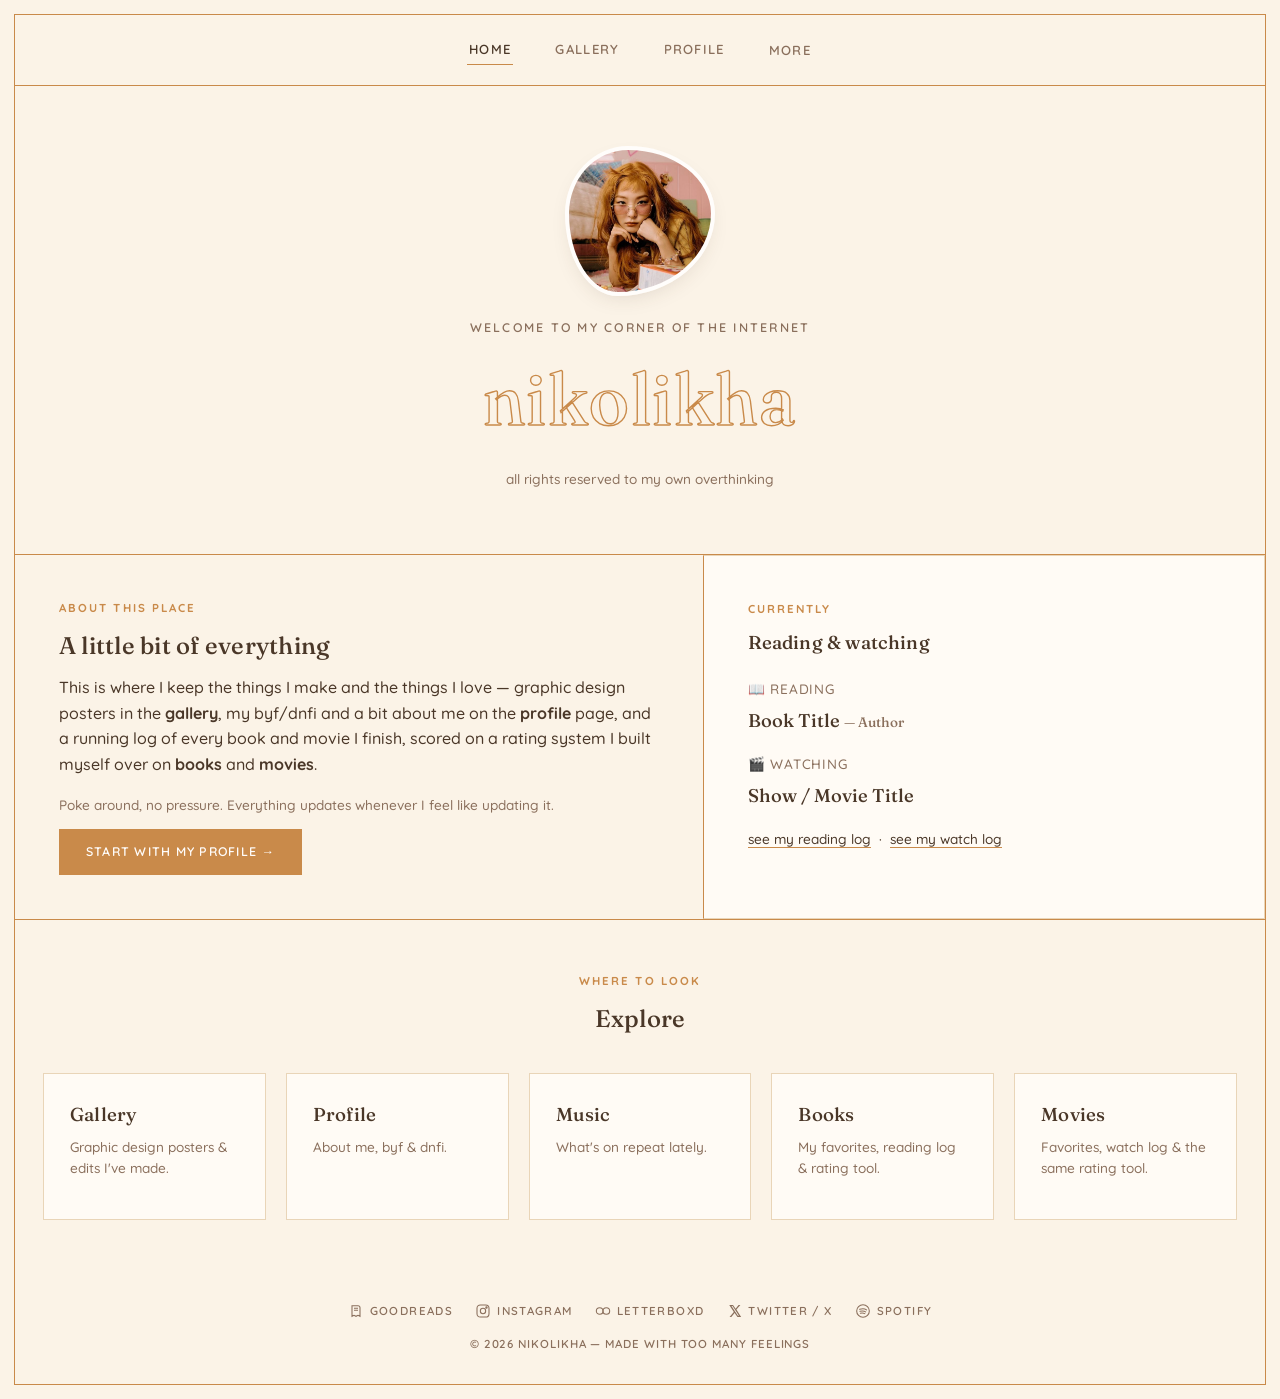
==== index.html @ bc6d1fa4 "Initial draft" ====
<!DOCTYPE html>
<html lang="en">
<head>
<meta charset="UTF-8">
<meta name="viewport" content="width=device-width, initial-scale=1.0">
<title>nikolikha</title>
<meta name="description" content="Personal archive & fan corner — gallery, profile, books, movies, and music.">
<link rel="stylesheet" href="css/style.css">
</head>
<body data-page="index.html">
<div class="site-frame">

  <div id="site-nav"></div>

  <header class="hero">
    <div class="avatar avatar-lg" role="img" aria-label="Profile picture"></div>
    <span class="hero-sub">welcome to my corner of the internet</span>
    <h1 class="hero-title">nikolikha</h1>
    <p class="muted small">all rights reserved to my own overthinking</p>
  </header>

  <section>
    <div class="grid-2">
      <div class="reveal">
        <span class="eyebrow">About this place</span>
        <h2>A little bit of everything</h2>
        <p>This is where I keep the things I make and the things I love — graphic design
        posters in the <a href="gallery.html"><strong>gallery</strong></a>, my byf/dnfi and
        a bit about me on the <a href="profile.html"><strong>profile</strong></a> page, and
        a running log of every book and movie I finish, scored on a rating system I built
        myself over on <a href="books.html"><strong>books</strong></a> and
        <a href="movies.html"><strong>movies</strong></a>.</p>
        <p class="muted small">Poke around, no pressure. Everything updates whenever I feel like updating it.</p>
        <a class="btn btn-primary" href="profile.html">Start with my profile →</a>
      </div>
      <div class="card">
        <span class="eyebrow">Currently</span>
        <h3>Reading &amp; watching</h3>
        <div style="display:flex;flex-direction:column;gap:16px;margin-top:18px;">
          <div>
            <span class="small muted" style="letter-spacing:.06em;text-transform:uppercase;">📖 Reading</span>
            <p style="margin:4px 0 0;font-family:var(--display);font-size:1.15rem;">Book Title <span class="muted small">— Author</span></p>
          </div>
          <div>
            <span class="small muted" style="letter-spacing:.06em;text-transform:uppercase;">🎬 Watching</span>
            <p style="margin:4px 0 0;font-family:var(--display);font-size:1.15rem;">Show / Movie Title</p>
          </div>
        </div>
        <p class="small" style="margin-top:18px;">
          <a href="books.html" style="border-bottom:1px solid var(--peach-deep);">see my reading log</a>
          &nbsp;·&nbsp;
          <a href="movies.html" style="border-bottom:1px solid var(--peach-deep);">see my watch log</a>
        </p>
      </div>
    </div>
  </section>

  <section class="section-pad">
    <span class="eyebrow center" style="display:block;text-align:center;">Where to look</span>
    <h2 class="center">Explore</h2>
    <div class="link-grid reveal" style="display:grid;grid-template-columns:repeat(auto-fit,minmax(200px,1fr));gap:20px;margin-top:34px;">
      <a class="card card-pad" href="gallery.html">
        <h3 style="margin-bottom:6px;">Gallery</h3>
        <p class="small muted mt-0">Graphic design posters &amp; edits I've made.</p>
      </a>
      <a class="card card-pad" href="profile.html">
        <h3 style="margin-bottom:6px;">Profile</h3>
        <p class="small muted mt-0">About me, byf &amp; dnfi.</p>
      </a>
      <a class="card card-pad" href="music.html">
        <h3 style="margin-bottom:6px;">Music</h3>
        <p class="small muted mt-0">What's on repeat lately.</p>
      </a>
      <a class="card card-pad" href="books.html">
        <h3 style="margin-bottom:6px;">Books</h3>
        <p class="small muted mt-0">My favorites, reading log &amp; rating tool.</p>
      </a>
      <a class="card card-pad" href="movies.html">
        <h3 style="margin-bottom:6px;">Movies</h3>
        <p class="small muted mt-0">Favorites, watch log &amp; the same rating tool.</p>
      </a>
    </div>
  </section>

  <div id="site-footer"></div>
</div>

<script src="js/config.js"></script>
<script src="js/site.js"></script>
</body>
</html>
---- css/style.css ----
/* ============================================================
   nikolikha — shared design system (v2)
   Palette anchored on the requested accent: #F2CA9C
   ============================================================ */

@import url('https://fonts.googleapis.com/css2?family=Fraunces:ital,opsz,wght@0,9..144,400;0,9..144,500;0,9..144,600;1,9..144,500&family=Quicksand:wght@400;500;600;700&display=swap');

:root{
  /* --- core palette --- */
  --peach:       #F2CA9C;   /* primary / accent — requested color */
  --peach-deep:  #C98A4A;   /* deepened peach, for contrast on light backgrounds */
  --blush:       #E7B7A6;   /* secondary accent, warm dusty rose */
  --sage:        #AFC1A0;   /* tertiary accent, muted complementary green */

  /* --- feedback --- */
  --error:       #B3453D;

  /* --- derived neutrals --- */
  --cream:       #FBF3E7;
  --cream-deep:  #F3E2C9;
  --card:        #FFFBF5;
  --ink:         #4A3728;
  --ink-soft:    #8A6F5C;
  --line:        #E9D5B8;
  --line-soft:   #F1E5D0;
  --white:       #FFFDFB;

  /* --- type --- */
  --display: 'Fraunces', serif;
  --sans: 'Quicksand', sans-serif;

  /* --- misc --- */
  --radius: 2px;
  --shadow: 0 8px 24px -12px rgba(74, 55, 40, 0.22);
  --maxw: 1040px;
}

*, *::before, *::after{ box-sizing: border-box; }

html{ scroll-behavior: smooth; }

body{
  margin:0;
  background: var(--cream);
  color: var(--ink);
  font-family: var(--sans);
  font-weight: 500;
  line-height: 1.6;
  -webkit-font-smoothing: antialiased;
}

img{ max-width:100%; display:block; }

a{ color: inherit; text-decoration:none; }

::selection{ background: var(--peach); color: var(--ink); }

h1,h2,h3,h4{
  font-family: var(--display);
  font-weight: 500;
  margin: 0 0 .4em;
  color: var(--ink);
  letter-spacing: .01em;
}

p{ margin: 0 0 1em; }

.wrap{
  max-width: var(--maxw);
  margin: 0 auto;
  padding: 0 28px;
}

a:focus-visible, button:focus-visible, input:focus-visible, select:focus-visible{
  outline: 2px solid var(--peach-deep);
  outline-offset: 3px;
}

@media (prefers-reduced-motion: reduce){
  *{ animation-duration: .001ms !important; animation-iteration-count: 1 !important; transition-duration: .001ms !important; scroll-behavior: auto !important; }
}

/* ============================================================
   SITE FRAME
   ============================================================ */
.site-frame{
  border: 1px solid var(--peach-deep);
  margin: 14px;
  min-height: calc(100vh - 28px);
  display:flex;
  flex-direction:column;
  background: var(--cream);
}

/* ============================================================
   NAV
   ============================================================ */
.site-nav{ border-bottom: 1px solid var(--peach-deep); }
.site-nav .wrap{
  display:flex;
  align-items:center;
  justify-content:center;
  gap: 40px;
  padding: 20px 28px;
  flex-wrap: wrap;
  position: relative;
}
.site-nav a{
  font-family: var(--sans);
  font-weight: 600;
  font-size: .82rem;
  letter-spacing: .1em;
  text-transform: uppercase;
  color: var(--ink-soft);
  padding: 4px 2px;
  border-bottom: 1px solid transparent;
  transition: color .2s ease, border-color .2s ease;
}
.site-nav a:hover, .site-nav a[aria-current="page"]{
  color: var(--ink);
  border-bottom-color: var(--peach-deep);
}
.site-nav .nav-more{ position: relative; }
.nav-more-panel{
  display:none;
  position:absolute;
  top: 100%;
  left: 50%;
  transform: translateX(-50%);
  background: var(--card);
  border: 1px solid var(--peach-deep);
  padding: 10px 0;
  min-width: 170px;
  box-shadow: var(--shadow);
  z-index: 20;
  margin-top: 14px;
}
.nav-more:hover .nav-more-panel,
.nav-more:focus-within .nav-more-panel{ display:block; }
.nav-more-panel a{
  display:block;
  padding: 8px 20px;
  border-bottom: none !important;
  text-align:center;
}
.nav-more-panel a:hover{ background: var(--cream-deep); }

/* ============================================================
   HERO
   ============================================================ */
.hero{
  text-align:center;
  padding: 60px 28px 50px;
  border-bottom: 1px solid var(--peach-deep);
  position: relative;
}
.hero-title{
  font-size: clamp(2.6rem, 7vw, 4.6rem);
  color: transparent;
  -webkit-text-stroke: 1.4px var(--peach-deep);
  letter-spacing: .02em;
  margin-bottom: .15em;
}
.hero-sub{
  font-family: var(--sans);
  font-weight: 600;
  font-size: .78rem;
  letter-spacing: .18em;
  text-transform: uppercase;
  color: var(--ink-soft);
}
.hero-flower{ width: 110px; margin: 20px auto 0; opacity:.9; }

/* ============================================================
   AVATAR — "not necessarily a circle" profile picture frame
   ============================================================ */
.avatar{
  width: 96px; height: 96px;
  border-radius: 42% 58% 65% 35% / 45% 45% 55% 55%;
  background-image: url('../assets/avatar.jpg'), linear-gradient(155deg, var(--peach), var(--blush));
  background-size: cover, cover;
  background-position: center, center;
  border: 3px solid var(--white);
  box-shadow: var(--shadow);
  flex-shrink: 0;
  margin: 0 auto 18px;
}
.avatar-lg{ width: 150px; height: 150px; border-width: 4px; }
.avatar-inline{ margin: 0; }

/* ============================================================
   SECTION / CARD PRIMITIVES
   ============================================================ */
section{ border-bottom: 1px solid var(--peach-deep); }
section:last-of-type{ border-bottom: none; }

.section-pad{ padding: 52px 28px; }

.eyebrow{
  font-family: var(--sans);
  font-weight: 700;
  font-size: .72rem;
  letter-spacing: .18em;
  text-transform: uppercase;
  color: var(--peach-deep);
  margin-bottom: 10px;
  display:block;
}

.grid-2{
  display:grid;
  grid-template-columns: 1.1fr .9fr;
  min-height: 340px;
}
@media (max-width: 780px){ .grid-2{ grid-template-columns: 1fr; } }
.grid-2 > div{ padding: 44px; }
.grid-2 > div + div{ border-left: 1px solid var(--peach-deep); }
@media (max-width: 780px){
  .grid-2 > div + div{ border-left:none; border-top: 1px solid var(--peach-deep); }
}

.panel-dark{ background: var(--peach); color: var(--ink); }
.panel-dark h2, .panel-dark h3{ color: var(--ink); }

.quote-box{
  border: 1px dashed var(--ink-soft);
  padding: 22px 24px;
  font-family: var(--display);
  font-style: italic;
  font-size: 1.02rem;
  line-height: 1.7;
}

/* swatch legend */
.swatches{ display:flex; flex-direction:column; gap: 22px; justify-content:center; height:100%; }
.swatch{ display:flex; align-items:center; gap:16px; }
.swatch-dot{ width: 44px; height:44px; border-radius:50%; flex-shrink:0; box-shadow: inset 0 0 0 1px rgba(0,0,0,.06); }
.swatch-code{ font-family: var(--sans); font-size:.78rem; letter-spacing:.05em; color: var(--ink-soft); }
.swatch-label{ font-size:.72rem; text-transform:uppercase; letter-spacing:.12em; color: var(--ink-soft); }

/* buttons */
.btn{
  display:inline-flex;
  align-items:center;
  gap:8px;
  font-family: var(--sans);
  font-weight: 600;
  font-size:.78rem;
  letter-spacing:.1em;
  text-transform:uppercase;
  padding: 12px 26px;
  border: 1px solid var(--ink);
  color: var(--ink);
  background: transparent;
  cursor:pointer;
  transition: all .2s ease;
}
.btn:hover{ background: var(--ink); color: var(--white); }
.btn-light{ border-color: var(--ink); color: var(--ink); }
.btn-light:hover{ background: var(--ink); color: var(--white); }
.btn-primary{ background: var(--peach-deep); border-color: var(--peach-deep); color: var(--white); }
.btn-primary:hover{ background: var(--ink); border-color: var(--ink); }

/* cards */
.card{ background: var(--card); border: 1px solid var(--line); }
.card-pad{ padding: 26px; }

/* tags/pills */
.tag{
  display:inline-block;
  font-size:.68rem;
  font-weight:600;
  letter-spacing:.08em;
  text-transform:uppercase;
  padding: 4px 10px;
  border: 1px solid var(--peach-deep);
  color: var(--ink-soft);
  margin: 0 6px 6px 0;
}

/* ============================================================
   FOOTER
   ============================================================ */
.site-footer{
  padding: 30px 28px;
  text-align:center;
  font-size:.72rem;
  font-weight:600;
  letter-spacing:.08em;
  text-transform:uppercase;
  color: var(--ink-soft);
}
.site-footer .socials{ display:flex; justify-content:center; gap: 22px; margin-bottom: 14px; }
.site-footer .socials a{ display:inline-flex; align-items:center; gap:6px; letter-spacing:.12em; border-bottom: 1px solid transparent; }
.site-footer .socials a:hover{ border-bottom-color: var(--peach-deep); color:var(--ink); }
.site-footer svg{ width:16px; height:16px; }

/* ============================================================
   UTILITIES
   ============================================================ */
.center{ text-align:center; }
.mt-0{ margin-top:0; }
.muted{ color: var(--ink-soft); }
.small{ font-size:.85rem; }
.divider{ height:1px; background: var(--peach-deep); border:none; margin: 40px 0; }
.reveal{ opacity:0; transform: translateY(14px); transition: opacity .6s ease, transform .6s ease; }
.reveal.is-visible{ opacity:1; transform:none; }

/* two-col responsive helper */
.cols-2{ display:grid; grid-template-columns: 1fr 1fr; gap: 34px; }
@media (max-width: 700px){ .cols-2{ grid-template-columns: 1fr; } }

/* profile lists */
.pill-list{ list-style:none; margin:0; padding:0; }
.pill-list li{ padding: 9px 0; border-bottom: 1px solid var(--line-soft); font-size: .95rem; }
.pill-list li:last-child{ border-bottom:none; }

/* bullet variants: heart for BYF (welcoming), x for DNI (boundaries) */
.byf-list li::before{ content:"♡"; margin-right:9px; color: var(--peach-deep); }
.dni-list li::before{ content:"✕"; margin-right:9px; font-weight:700; color: var(--ink-soft); }
.byf-list li, .dni-list li{ border-bottom-color: rgba(74,55,40,.12); }

/* color-coded card variants (BYF/DNI), same shape/size as any other .card */
.card-byf{ background: var(--peach); }
.card-dnfi{ background: var(--blush); }
.card-byf .eyebrow, .card-dnfi .eyebrow{ color: var(--ink); }

/* ============================================================
   FAVORITES (books.html / movies.html / music.html)
   ============================================================ */
.fave-grid{
  display:grid;
  grid-template-columns: repeat(auto-fill, minmax(160px, 1fr));
  gap: 16px;
}
.fave-item{
  background: var(--card);
  border: 1px solid var(--line);
  padding: 16px;
}
.fave-cover{
  aspect-ratio: 2/3;
  margin-bottom: 10px;
  background: linear-gradient(155deg, var(--peach), var(--blush));
}
.fave-title{ font-family: var(--display); font-size: 1rem; line-height:1.3; }
.fave-sub{ font-size:.75rem; color: var(--ink-soft); margin-top:2px; }

/* ============================================================
   RATER TOGGLE (books.html / movies.html) — collapsed by default
   ============================================================ */
.rater-cta{
  display:flex;
  align-items:center;
  justify-content:space-between;
  gap: 20px;
  background: var(--card);
  border: 1px solid var(--line);
  padding: 22px 26px;
  flex-wrap: wrap;
}
.rater-cta p{ margin:0; }
.rater-panel{ margin-top: 30px; }
.rater-panel.is-collapsed{ display:none; }

/* ============================================================
   RATING TOOL internals
   ============================================================ */
.rt-toggle{ display:inline-flex; border: 1px solid var(--ink); margin-bottom: 30px; }
.rt-toggle button{
  font-family: var(--sans); font-weight:600; font-size:.76rem; letter-spacing:.1em;
  text-transform:uppercase; padding: 10px 22px; border:none; background: transparent;
  color: var(--ink); cursor:pointer;
}
.rt-toggle button.active{ background: var(--ink); color: var(--white); }

.rt-title-row{ display:flex; gap: 14px; margin-bottom: 34px; flex-wrap: wrap; }
.rt-title-row input[type="text"]{
  flex: 1 1 260px; font-family: var(--display); font-size: 1.2rem; padding: 10px 4px;
  border: none; border-bottom: 1px solid var(--peach-deep); background: transparent; color: var(--ink);
}
.rt-title-row input[type="text"]:focus{ outline:none; border-bottom-color: var(--ink); }
.rt-title-row input[type="text"].field-error{ border-bottom-color: var(--error); }

.rt-error{ color: var(--error); background: rgba(179,69,61,.1); border: 1px solid var(--error);
  padding: 10px 14px; font-size: .8rem; line-height:1.5; margin-top: 14px; }

.rt-category{ background: var(--card); padding: 22px 26px; margin-bottom: 18px; }
.rt-category-head{ display:flex; justify-content:space-between; align-items:baseline; margin-bottom: 8px; }
.rt-category-head h4{ margin:0; font-size:1.15rem; }
.rt-catweight{ font-size:.75rem; letter-spacing:.06em; color: var(--ink-soft); }

.rt-question{ padding: 12px 0; border-top: 1px solid var(--line-soft); }
.rt-question:first-of-type{ border-top:none; }
.rt-qtext{ margin: 0 0 8px; font-size: .92rem; }
.rt-options{ display:flex; flex-wrap:wrap; gap: 10px; }
.rt-opt{
  display:flex; align-items:center; gap:6px; font-size:.78rem; font-weight:600; letter-spacing:.02em;
  padding: 6px 12px; border: 1px solid var(--line); cursor:pointer; background: var(--white);
  transition: all .15s ease;
}
.rt-opt:has(input:checked){ background: var(--peach-deep); border-color: var(--peach-deep); color: var(--white); }
.rt-opt input{ accent-color: var(--peach-deep); }

.rt-result{ position: sticky; top: 14px; background: var(--peach); color: var(--ink); padding: 26px; }
.rt-result h3{ color: var(--ink); margin-bottom: 4px; }
.rt-score-big{ font-family: var(--display); font-size: 3rem; line-height: 1; margin: 6px 0 2px; }
.rt-stars{ font-size: 1.3rem; letter-spacing: .1em; color: var(--peach-deep); }
.rt-grade{ font-size:.85rem; letter-spacing:.04em; margin-top:4px; }
.rt-progress{ font-size:.72rem; font-weight:600; letter-spacing:.06em; text-transform:uppercase; opacity:.8; margin-top:14px; }

.rt-bars{ margin-top: 18px; display:flex; flex-direction:column; gap:10px; }
.rt-bar-row{ display:grid; grid-template-columns: 1fr; gap:2px; font-size:.72rem; }
.rt-bar-label{ letter-spacing:.02em; }
.rt-bar-track{ height:6px; background: rgba(74,55,40,.18); }
.rt-bar-fill{ height:100%; transition: width .3s ease; }
.rt-bar-score{ opacity:.85; }

/* share modal + downloadable result card */
.share-modal{
  position: fixed; inset:0; background: rgba(74,55,40,.85); display:none;
  align-items:center; justify-content:center; z-index: 100; padding: 30px; overflow-y: auto;
}
.share-modal.is-open{ display:flex; }
.share-modal-inner{ background: var(--cream); max-width: 460px; width:100%; padding: 30px; position:relative; }
.share-modal-close{ position:absolute; top:10px; right:14px; background:none; border:none; font-size:1.4rem; cursor:pointer; color: var(--ink); z-index: 2; }
.share-modal-actions{ display:flex; gap:12px; margin-top:20px; }
.share-modal-actions .btn{ flex:1; justify-content:center; }

.share-card{ background: var(--peach); color: var(--ink); padding: 34px 30px; border: 1px solid var(--peach-deep); text-align:center; font-family: var(--sans); }
.sc-eyebrow{ font-size:.68rem; font-weight:700; letter-spacing:.18em; text-transform:uppercase; opacity:.8; margin-bottom: 10px; }
.sc-title{ font-family: var(--display); font-size: 1.6rem; line-height:1.25; margin-bottom: 14px; word-break: break-word; }
.sc-score{ font-family: var(--display); font-size: 3.4rem; line-height:1; }
.sc-score-max{ font-size: 1.2rem; opacity:.7; }
.sc-stars{ font-size: 1.2rem; letter-spacing:.08em; color: var(--peach-deep); margin-top: 6px; }
.sc-grade{ font-size:.85rem; letter-spacing:.04em; margin-top: 6px; margin-bottom: 20px; }
.sc-bars{ display:flex; flex-direction:column; gap: 8px; text-align:left; }
.sc-bar-row{ font-size:.66rem; letter-spacing:.02em; }
.sc-bar-row span{ display:block; margin-bottom: 3px; opacity:.85; }
.sc-bar-track{ height: 5px; background: rgba(74,55,40,.2); }
.sc-bar-fill{ height:100%; }
.sc-watermark{ margin-top: 24px; padding-top: 14px; border-top: 1px solid rgba(74,55,40,.25); font-size:.68rem; font-weight:600; letter-spacing:.12em; text-transform:uppercase; opacity:.8; }

/* ============================================================
   GALLERY
   ============================================================ */
.gallery-grid{ display:grid; grid-template-columns: repeat(auto-fill, minmax(220px, 1fr)); gap: 18px; }
.gallery-item{
  aspect-ratio: 3/4; background: linear-gradient(155deg, var(--peach), var(--blush));
  display:flex; align-items:center; justify-content:center; text-align:center; padding: 20px;
  color: var(--ink); font-family: var(--display); font-size: 1.1rem; cursor:pointer;
  position:relative; overflow:hidden;
}
.gallery-item span{ position:relative; z-index:1; }
.gallery-item::after{ content:""; position:absolute; inset:0; background: rgba(74,55,40,0); transition: background .2s ease; }
.gallery-item:hover::after{ background: rgba(74,55,40,.12); }

.lightbox{
  position: fixed; inset:0; background: rgba(74,55,40,.85); display:none;
  align-items:center; justify-content:center; z-index: 100; padding: 30px;
}
.lightbox.is-open{ display:flex; }
.lightbox-inner{ background: var(--cream); max-width: 640px; width:100%; padding: 34px; position:relative; }
.lightbox-close{ position:absolute; top:14px; right:18px; background:none; border:none; font-size:1.4rem; cursor:pointer; color: var(--ink); }

/* ============================================================
   TRACKLIST (music.html)
   ============================================================ */
.track-card{ display:flex; gap:22px; align-items:flex-start; }
.track-cover{ width: 110px; height:110px; flex-shrink:0; background: linear-gradient(160deg, var(--peach), var(--sage)); }
.track-list{ list-style: decimal; padding-left: 20px; margin:0; }
.track-list li{ padding: 3px 0; font-size:.92rem; }
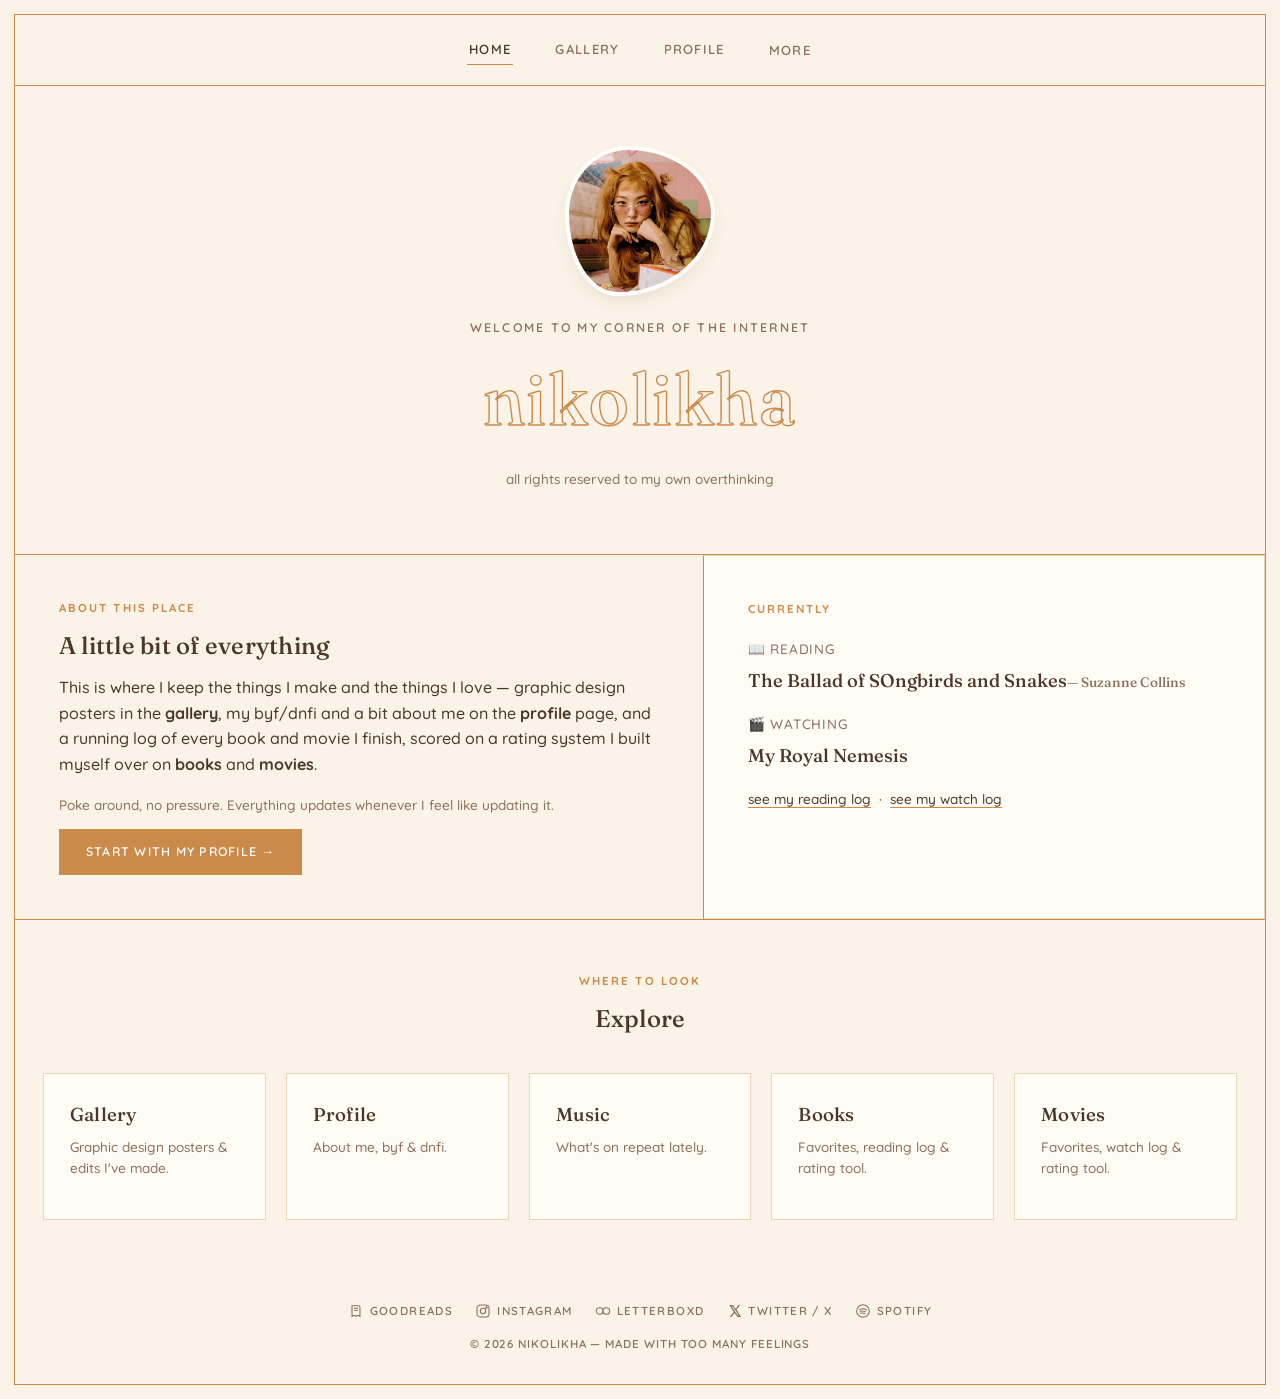
==== commit f44ce06d: "Update reading and watching sections in index.html" ====
--- a/index.html
+++ b/index.html
@@ -35,15 +35,14 @@
       </div>
       <div class="card">
         <span class="eyebrow">Currently</span>
-        <h3>Reading &amp; watching</h3>
         <div style="display:flex;flex-direction:column;gap:16px;margin-top:18px;">
           <div>
             <span class="small muted" style="letter-spacing:.06em;text-transform:uppercase;">📖 Reading</span>
-            <p style="margin:4px 0 0;font-family:var(--display);font-size:1.15rem;">Book Title <span class="muted small">— Author</span></p>
+            <p style="margin:4px 0 0;font-family:var(--display);font-size:1.15rem;">The Ballad of SOngbirds and Snakes<span class="muted small">— Suzanne Collins</span></p>
           </div>
           <div>
             <span class="small muted" style="letter-spacing:.06em;text-transform:uppercase;">🎬 Watching</span>
-            <p style="margin:4px 0 0;font-family:var(--display);font-size:1.15rem;">Show / Movie Title</p>
+            <p style="margin:4px 0 0;font-family:var(--display);font-size:1.15rem;">My Royal Nemesis</p>
           </div>
         </div>
         <p class="small" style="margin-top:18px;">
@@ -73,11 +72,11 @@
       </a>
       <a class="card card-pad" href="books.html">
         <h3 style="margin-bottom:6px;">Books</h3>
-        <p class="small muted mt-0">My favorites, reading log &amp; rating tool.</p>
+        <p class="small muted mt-0">Favorites, reading log &amp; rating tool.</p>
       </a>
       <a class="card card-pad" href="movies.html">
         <h3 style="margin-bottom:6px;">Movies</h3>
-        <p class="small muted mt-0">Favorites, watch log &amp; the same rating tool.</p>
+        <p class="small muted mt-0">Favorites, watch log &amp; rating tool.</p>
       </a>
     </div>
   </section>
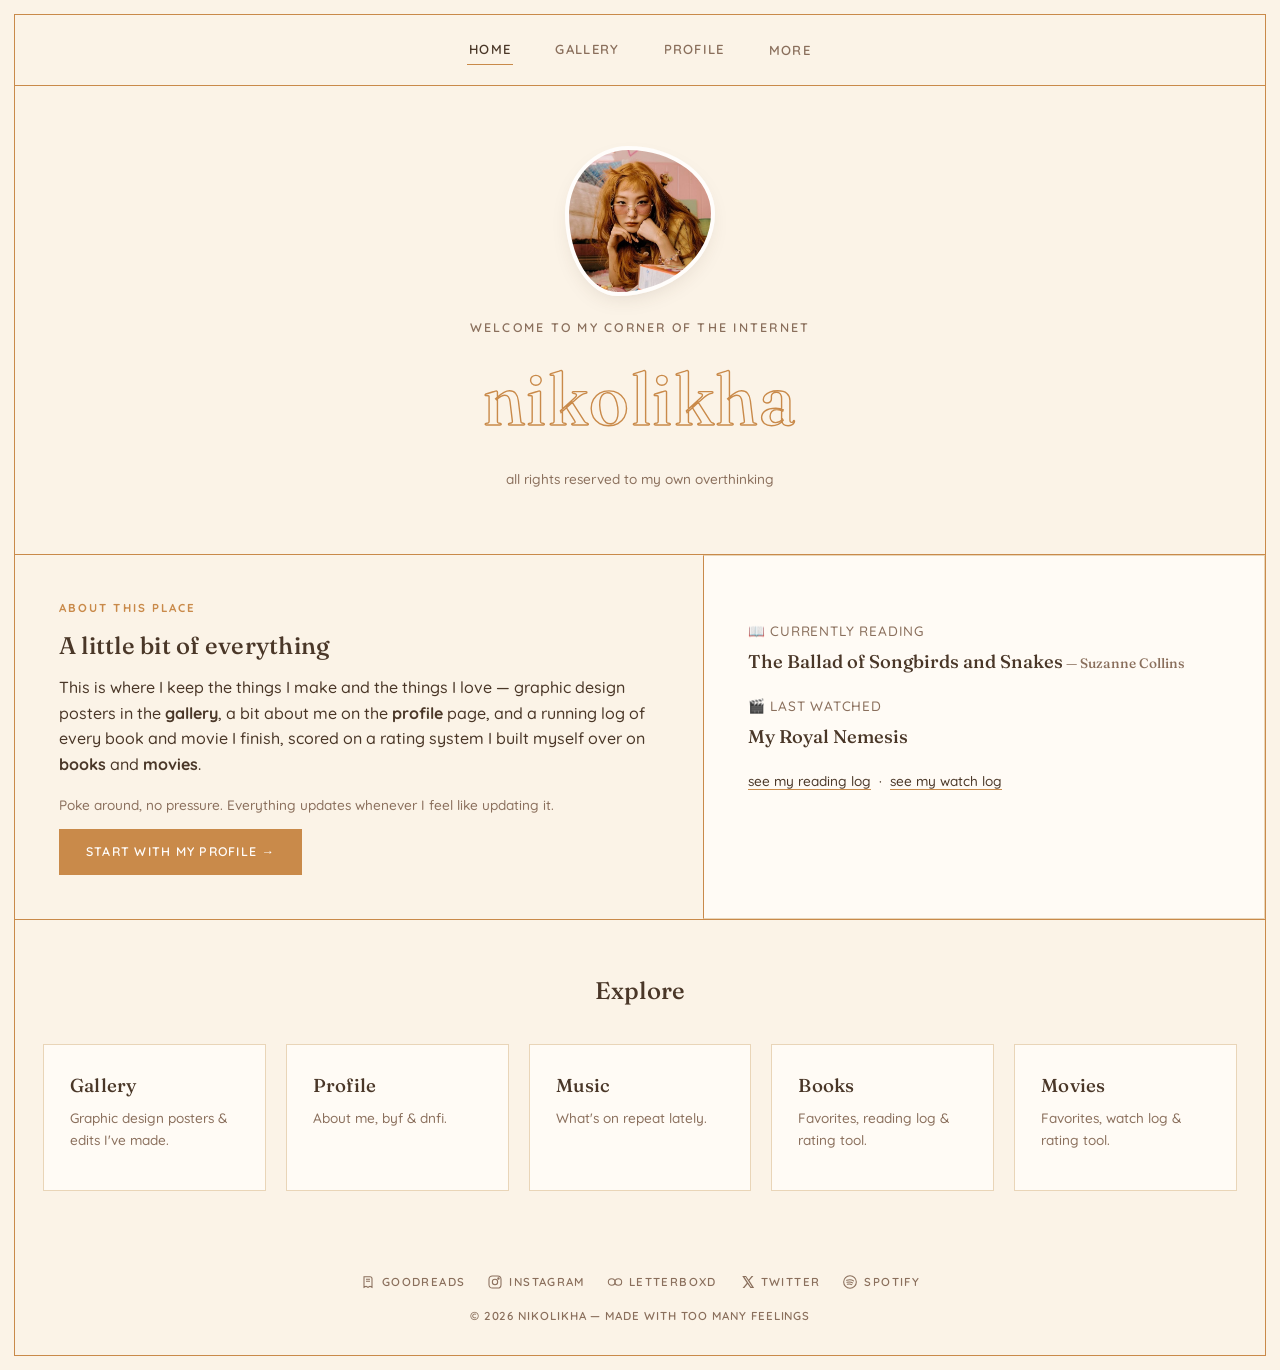
==== commit 45b62c80: "V1 update" ====
--- a/index.html
+++ b/index.html
@@ -25,7 +25,7 @@
         <span class="eyebrow">About this place</span>
         <h2>A little bit of everything</h2>
         <p>This is where I keep the things I make and the things I love — graphic design
-        posters in the <a href="gallery.html"><strong>gallery</strong></a>, my byf/dnfi and
+        posters in the <a href="gallery.html"><strong>gallery</strong></a>,
         a bit about me on the <a href="profile.html"><strong>profile</strong></a> page, and
         a running log of every book and movie I finish, scored on a rating system I built
         myself over on <a href="books.html"><strong>books</strong></a> and
@@ -34,14 +34,13 @@
         <a class="btn btn-primary" href="profile.html">Start with my profile →</a>
       </div>
       <div class="card">
-        <span class="eyebrow">Currently</span>
         <div style="display:flex;flex-direction:column;gap:16px;margin-top:18px;">
           <div>
-            <span class="small muted" style="letter-spacing:.06em;text-transform:uppercase;">📖 Reading</span>
-            <p style="margin:4px 0 0;font-family:var(--display);font-size:1.15rem;">The Ballad of SOngbirds and Snakes<span class="muted small">— Suzanne Collins</span></p>
+            <span class="small muted" style="letter-spacing:.06em;text-transform:uppercase;">📖 Currently Reading</span>
+            <p style="margin:4px 0 0;font-family:var(--display);font-size:1.15rem;">The Ballad of Songbirds and Snakes<span class="muted small"> — Suzanne Collins</span></p>
           </div>
           <div>
-            <span class="small muted" style="letter-spacing:.06em;text-transform:uppercase;">🎬 Watching</span>
+            <span class="small muted" style="letter-spacing:.06em;text-transform:uppercase;">🎬 Last Watched</span>
             <p style="margin:4px 0 0;font-family:var(--display);font-size:1.15rem;">My Royal Nemesis</p>
           </div>
         </div>
@@ -55,7 +54,6 @@
   </section>
 
   <section class="section-pad">
-    <span class="eyebrow center" style="display:block;text-align:center;">Where to look</span>
     <h2 class="center">Explore</h2>
     <div class="link-grid reveal" style="display:grid;grid-template-columns:repeat(auto-fit,minmax(200px,1fr));gap:20px;margin-top:34px;">
       <a class="card card-pad" href="gallery.html">
--- a/css/style.css
+++ b/css/style.css
@@ -1,16 +1,11 @@
-/* ============================================================
-   nikolikha — shared design system (v2)
-   Palette anchored on the requested accent: #F2CA9C
-   ============================================================ */
-
 @import url('https://fonts.googleapis.com/css2?family=Fraunces:ital,opsz,wght@0,9..144,400;0,9..144,500;0,9..144,600;1,9..144,500&family=Quicksand:wght@400;500;600;700&display=swap');
 
 :root{
   /* --- core palette --- */
-  --peach:       #F2CA9C;   /* primary / accent — requested color */
-  --peach-deep:  #C98A4A;   /* deepened peach, for contrast on light backgrounds */
-  --blush:       #E7B7A6;   /* secondary accent, warm dusty rose */
-  --sage:        #AFC1A0;   /* tertiary accent, muted complementary green */
+  --peach:       #F2CA9C;   /* primary*/
+  --peach-deep:  #C98A4A;   /* deepened peach*/
+  --blush:       #E7B7A6;   /* secondary accent*/
+  --sage:        #AFC1A0;   /* tertiary accent*/
 
   /* --- feedback --- */
   --error:       #B3453D;
@@ -172,7 +167,7 @@
 .hero-flower{ width: 110px; margin: 20px auto 0; opacity:.9; }
 
 /* ============================================================
-   AVATAR — "not necessarily a circle" profile picture frame
+   AVATAR 
    ============================================================ */
 .avatar{
   width: 96px; height: 96px;
@@ -186,6 +181,10 @@
   margin: 0 auto 18px;
 }
 .avatar-lg{ width: 150px; height: 150px; border-width: 4px; }
+.avatar-profile{
+  width: 210px; height: 210px; border-width: 4px;
+  background-image: url('../assets/avatar-profile.jpg'), linear-gradient(155deg, var(--peach), var(--blush));
+}
 .avatar-inline{ margin: 0; }
 
 /* ============================================================
@@ -320,31 +319,99 @@
 .dni-list li::before{ content:"✕"; margin-right:9px; font-weight:700; color: var(--ink-soft); }
 .byf-list li, .dni-list li{ border-bottom-color: rgba(74,55,40,.12); }
 
-/* color-coded card variants (BYF/DNI), same shape/size as any other .card */
-.card-byf{ background: var(--peach); }
-.card-dnfi{ background: var(--blush); }
-.card-byf .eyebrow, .card-dnfi .eyebrow{ color: var(--ink); }
-
-/* ============================================================
-   FAVORITES (books.html / movies.html / music.html)
-   ============================================================ */
-.fave-grid{
+/* ============================================================
+   PROFILE — editorial info grid + numbered boundary boxes
+   (thin-line, moodboard-inspired treatment)
+   ============================================================ */
+.info-grid{
   display:grid;
-  grid-template-columns: repeat(auto-fill, minmax(160px, 1fr));
-  gap: 16px;
-}
-.fave-item{
-  background: var(--card);
-  border: 1px solid var(--line);
-  padding: 16px;
-}
-.fave-cover{
-  aspect-ratio: 2/3;
-  margin-bottom: 10px;
+  grid-template-columns: repeat(auto-fit, minmax(150px, 1fr));
+  gap: 1px;
+  background: var(--peach-deep);
+  border: 1px solid var(--peach-deep);
+  margin-top: 22px;
+}
+.info-box{ background: var(--cream); padding: 22px 20px; }
+.info-label{
+  font-size:.66rem; font-weight:700; letter-spacing:.14em; text-transform:uppercase;
+  color: var(--peach-deep); display:block; margin-bottom: 8px;
+}
+.info-value{ font-family: var(--display); font-size: 1.1rem; }
+
+.boundary-grid{ display:grid; grid-template-columns: 1fr 1fr; gap: 24px; margin-top: 24px; }
+@media (max-width: 700px){ .boundary-grid{ grid-template-columns: 1fr; } }
+.boundary-box{ border: 1px solid var(--peach-deep); padding: 30px 28px; }
+.boundary-num{
+  font-family: var(--display); font-style: italic; font-size: 1.4rem;
+  color: var(--peach-deep); display:block; margin-bottom: 4px;
+}
+.byf-list li, .dni-list li{ border-bottom-color: var(--line-soft); }
+
+/* ============================================================
+   TOP 4 FAVORITES (books.html / movies.html / music.html)
+   numbered photo-box grid, inspired by the moodboard references
+   ============================================================ */
+.top4-grid{
+  display:flex;
+  flex-wrap: wrap;
+  gap: 18px;
+  margin-top: 24px;
+}
+.top4-box{ border: 1px solid var(--peach-deep); padding: 12px; width: 140px; flex-shrink:0; }
+.top4-head{ display:flex; flex-direction:column; gap:2px; margin-bottom: 10px; }
+.top4-num{ font-family: var(--display); font-style: italic; color: var(--peach-deep); font-size: 0.82rem; }
+.top4-name{ font-family: var(--display); font-size: .88rem; line-height:1.2; }
+.top4-photo-square{
+  width: 100px; height: 100px;
+  margin-bottom: 8px;
+  aspect-ratio: 1 / 1; 
+  object-fit: cover; 
+}
+.top4-photo{
+  width: 75x; height: 112.5px;
+  height: auto;
+  margin-bottom: 8px;
+  aspect-ratio: 1 / 1.5; 
+  object-fit: cover; 
+}
+.top4-sub{ font-size:.68rem; color: var(--ink-soft); }
+
+/* two-column layout: top4 grid beside categories, since the boxes are now narrow */
+.favorites-row{
+  display:grid;
+  grid-template-columns: 1fr 1fr;
+  gap: 20px 40px;
+  align-items: start;
+}
+@media (max-width: 820px){
+  .favorites-row{ grid-template-columns: 1fr; }
+}
+
+/* current / last read / watch / listened — sits above the top4 grid */
+.current-card{
+  border: 1px solid var(--peach-deep);
+  padding: 26px 28px;
+  display:flex;
+  gap: 22px;
+  align-items:center;
+  flex-wrap: wrap;
+}
+.current-photo{
+  max-width: 100px; max-height: 150px; flex-shrink:0;
+  height: auto;
   background: linear-gradient(155deg, var(--peach), var(--blush));
-}
-.fave-title{ font-family: var(--display); font-size: 1rem; line-height:1.3; }
-.fave-sub{ font-size:.75rem; color: var(--ink-soft); margin-top:2px; }
+  aspect-ratio: 1/1.5;
+  object-fit: cover; 
+}
+
+/* category lists — mirrors the carrd's sectioned tag lists (ults, ships, etc.) */
+.cat-grid{
+  display:grid;
+  grid-template-columns: repeat(auto-fit, minmax(220px, 1fr));
+  gap: 30px 36px;
+  margin-top: 24px;
+}
+.cat-block p{ margin:0; }
 
 /* ============================================================
    RATER TOGGLE (books.html / movies.html) — collapsed by default
